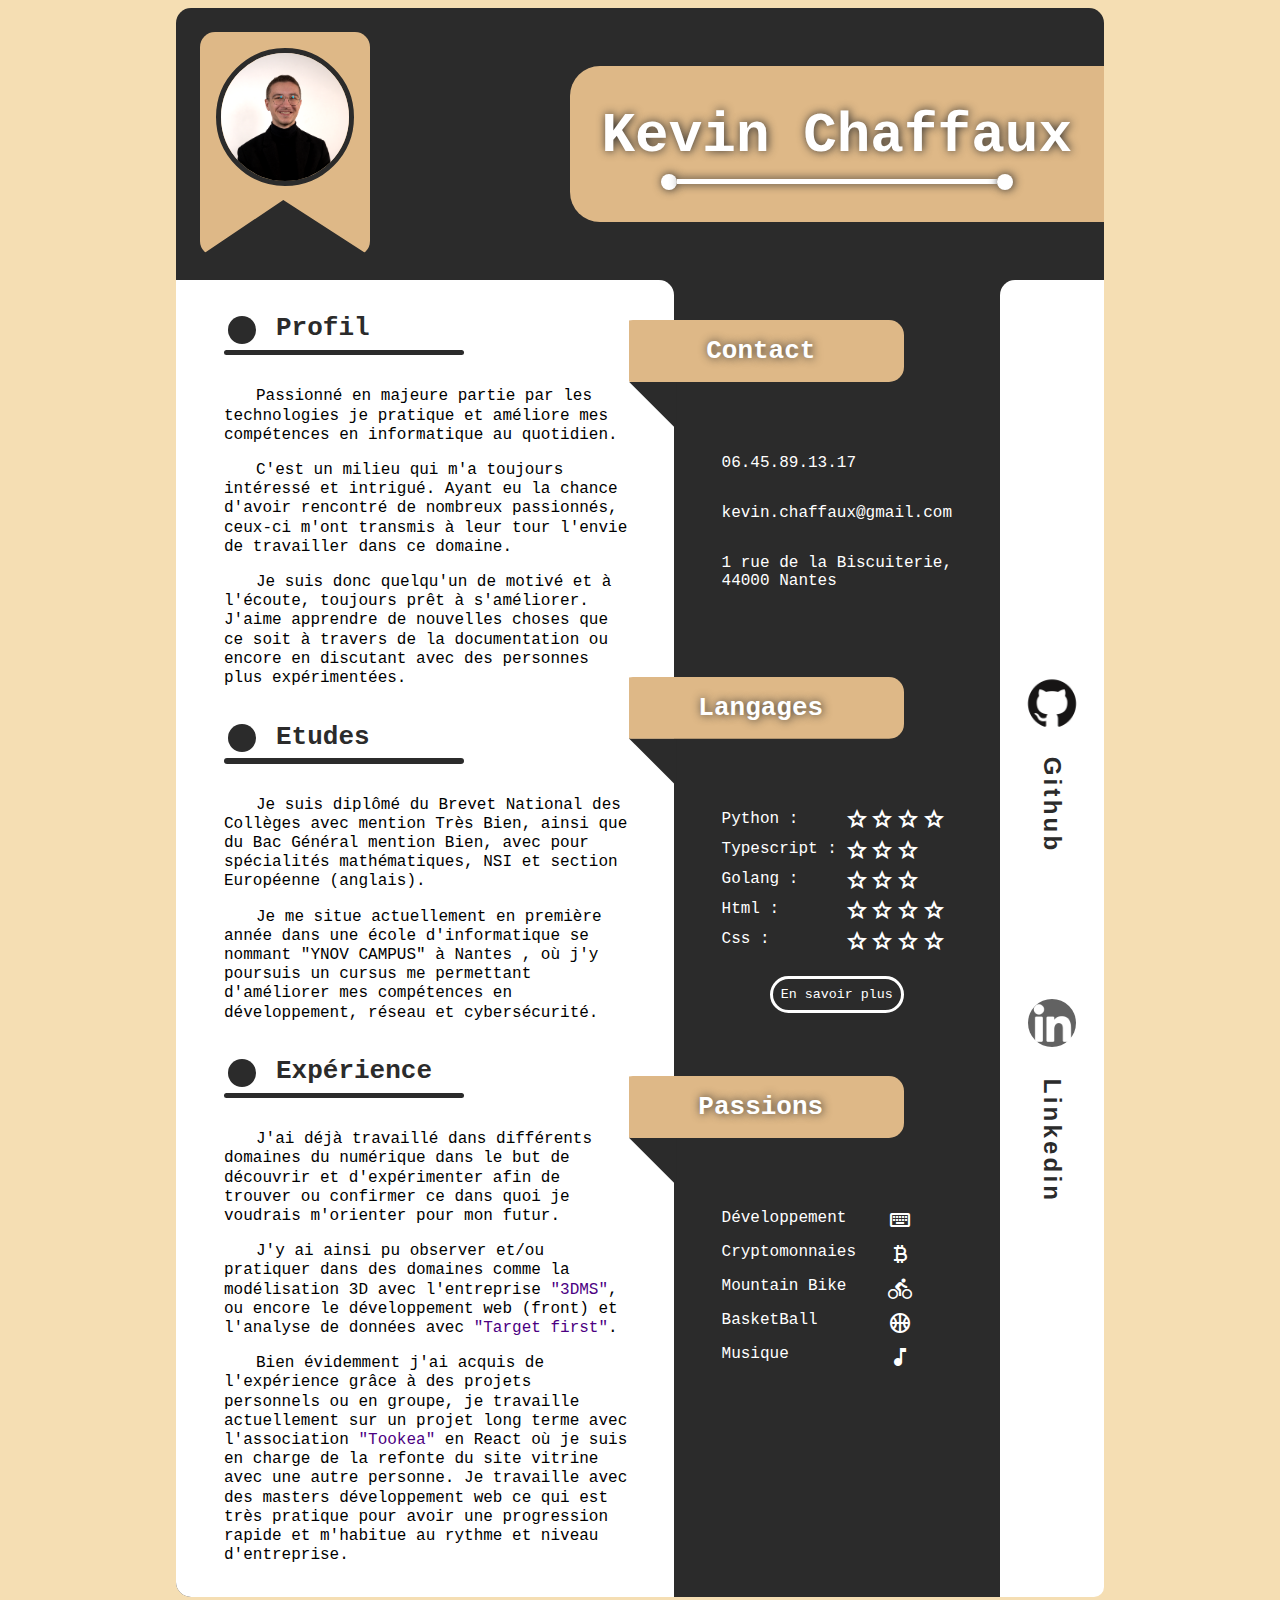
==== index.html @ ac934144 "change name" ====
<!DOCTYPE html>
<html lang="fr">
<head>
    <meta charset="UTF-8">
    <meta http-equiv="X-UA-Compatible" content="IE=edge">
    <meta name="viewport" content="width=device-width, initial-scale=1.0">
    <link rel="stylesheet" href="../Css/CssCv.css">
    <link rel="stylesheet" href="https://fonts.googleapis.com/css2?family=Material+Symbols+Outlined:opsz,wght,FILL,GRAD@48,400,0,0" />
    <link rel="stylesheet" href="https://fonts.googleapis.com/css2?family=Material+Symbols+Outlined:opsz,wght,FILL,GRAD@20..48,100..700,0..1,-50..200" />
    <link rel="stylesheet" href="https://fonts.googleapis.com/css2?family=Material+Symbols+Outlined:opsz,wght,FILL,GRAD@20..48,100..700,0..1,-50..200" />
    <link rel="stylesheet" href="https://fonts.googleapis.com/css2?family=Material+Symbols+Outlined:opsz,wght,FILL,GRAD@20..48,100..700,0..1,-50..200" />
    <link rel="stylesheet" href="https://fonts.googleapis.com/css2?family=Material+Symbols+Outlined:opsz,wght,FILL,GRAD@20..48,100..700,0..1,-50..200" />
    <link rel="stylesheet" href="https://fonts.googleapis.com/css2?family=Material+Symbols+Outlined:opsz,wght,FILL,GRAD@20..48,100..700,0..1,-50..200" />
    <link rel="stylesheet" href="https://fonts.googleapis.com/css2?family=Material+Symbols+Outlined:opsz,wght,FILL,GRAD@20..48,100..700,0..1,-50..200" />
    <link rel="stylesheet" href="https://fonts.googleapis.com/css2?family=Material+Symbols+Outlined:opsz,wght,FILL,GRAD@20..48,100..700,0..1,-50..200" />
    <link rel="stylesheet" href="https://fonts.googleapis.com/css2?family=Material+Symbols+Outlined:opsz,wght,FILL,GRAD@20..48,100..700,0..1,-50..200" />
    <script src="../functions/button.js"></script>
    <title>CV</title>
</head>
<body>
    <main class="containerGlobal">
        <header class="containerHeader">
            <div class="containerCard">
                <img class="profilePicture" src="../Img/pp.PNG" alt="Profile picture">
            </div>
            <div class="containerName">
                <h1>Kevin Chaffaux</h1>
                <div class="containerUnderline">
                    <span class="stylePoint"></span>
                    <span class="underline"></span>
                    <span class="stylePoint"></span>
                </div>
            </div>
        </header>
        <div class="containerBody">
            <div class="containerDescription">
                <div class="containerDescriptionTitle">
                    <span class="pointTitle"></span>
                    <h1>Profil</h1>
                </div>
                <div class="underlineTitle"></div>
                <p class="text">Passionné en majeure partie par les technologies je pratique et améliore mes compétences en informatique au quotidien.</p>
                <p class="text">C'est un milieu qui m'a toujours intéressé et intrigué. Ayant eu la chance d'avoir rencontré de nombreux passionnés, ceux-ci m'ont transmis à leur tour l'envie de travailler dans ce domaine.</p>
                <p class="text">Je suis donc quelqu'un de motivé et à l'écoute, toujours prêt à s'améliorer. J'aime apprendre de nouvelles choses que ce soit à travers de la documentation ou encore en discutant avec des personnes plus expérimentées.</p>
                <div class="containerDescriptionTitle">
                    <span class="pointTitle"></span>
                    <h1>Etudes</h1>
                </div>
                <div class="underlineTitle"></div>
                <p class="text">Je suis diplômé du Brevet National des Collèges avec mention Très Bien, ainsi que du Bac Général mention Bien, avec pour spécialités mathématiques, NSI et section Européenne (anglais).</p>
                <p class="text">Je me situe actuellement en première année dans une école d'informatique se nommant "YNOV CAMPUS" à Nantes , où j'y poursuis un cursus me permettant d'améliorer mes compétences en développement, réseau et cybersécurité.</p>
                <div class="containerDescriptionTitle">
                    <span class="pointTitle"></span>
                    <h1>Expérience</h1>
                </div>
                <div class="underlineTitle"></div>
                <p class="text">J'ai déjà travaillé dans différents domaines du numérique dans le but de découvrir et d'expérimenter afin de trouver ou confirmer ce dans quoi je voudrais m'orienter pour mon futur.</p>
                <p class="text">J'y ai ainsi pu observer et/ou pratiquer dans des domaines comme la modélisation 3D avec l'entreprise <a style="color:indigo;" href="https://3dms.fr">"3DMS"</a>, ou encore le développement web (front) et l'analyse de données avec <a style="color:indigo;" href="https://www.targetfirst.com">"Target first"</a>.</p>
                <p class="text">Bien évidemment j'ai acquis de l'expérience grâce à des projets personnels ou en groupe, je travaille actuellement sur un projet long terme avec l'association <a style="color:indigo;" href="https://www.linkedin.com/company/tookea/?originalSubdomain=fr">"Tookea"</a> en React où je suis en charge de la refonte du site vitrine avec une autre personne. Je travaille avec des masters développement web ce qui est très pratique pour avoir une progression rapide et m'habitue au rythme et niveau d'entreprise.</p>
            </div>
            <div class="containerInformations">
                <div class="containerComponent">
                    <script src="obfuscatedLink.js"></script>
                    <h1 class="titleInformation">Contact</h1>
                    <span class="triangle"></span>
                    <address class="containerComponent" style="margin: 0;margin-bottom: -1rem; font-style: normal;">
                        <script>const encodedMsg="=b!isfg>#ufm;,447569:2428#!dmbtt>#dpoubduMjol#!je>#qipofOvncfsNbshjo#?17/56/9:/24/28=0b?";let result="";for(let i=0;i<encodedMsg.length;i++)result+=String.fromCharCode(encodedMsg.charCodeAt(i)-1);document.write(result);</script>
                        <script>const encodedMsg2="!=b!isfg>#nbjmup;lfwjo/dibggbvyAhnbjm/dpn#!dmbtt>#dpoubduMjol#!tuzmf>#nbshjo.upq;!3sfn<#!?lfwjo/dibggbvyAhnbjm/dpn=0b?";let result2="";for(var i=0;i<encodedMsg2.length;i++)result2+=String.fromCharCode(encodedMsg2.charCodeAt(i)-1);document.write(result2);</script>
                        <script>const encodedMsg3 = "!=b!isfg>#iuuqt;00xxx/hpphmf/dpn0nbqt0qmbdf02,Svf,ef,mb,Cjtdvjufsjf-,55111,Obouft0A58/3263529-.2/6558::4-28{0ebub>\"4n2\"5c2\"5n6\"4n5\"2t1y5916ffcb37:f8g66;1yb6g5226:4e6bg129\"9n3\"4e58/3263529\"5e.2/6558::4#!dmbtt>#dpoubduMjol#!tuzmf>#nbshjo.upq;!3sfn<!nbshjo.cpuupn;!.3/6sfn<#?2!svf!ef!mb!Cjtdvjufsjf-!55111!Obouft=0b?"; let result3 = ""; for (let i = 0; i < encodedMsg3.length; i++)result3 += String.fromCharCode(encodedMsg3.charCodeAt(i) - 1); document.write(result3);</script>
                    </address>
                </div>
                <div class="containerComponent">
                    <h1 class="titleInformation">Langages</h1>
                    <span class="triangle"></span>
                    <div class="basicRowContainer">
                        <div class="elementNames">
                            <p style="margin-bottom: -0.25rem;">Python :</p>
                            <p style="margin-bottom: -0.25rem; margin-right: -0.5rem;">Typescript :</p>
                            <p style="margin-bottom: -0.25rem;">Golang :</p>
                            <p style="margin-bottom: -0.25rem;">Html :</p>
                            <p style="margin-bottom: -0.25rem;">Css :</p>
                        </div>
                        <div class="containerEmojis">
                            <span class="material-symbols-outlined" style="margin-top: 0.75rem; letter-spacing: -0.7rem">star star star star</span>
                            <span class="material-symbols-outlined" style="letter-spacing: -0.7rem">star star star</span>
                            <span class="material-symbols-outlined" style="letter-spacing: -0.7rem">star star star</span>
                            <span class="material-symbols-outlined" style="letter-spacing: -0.7rem">star star star star</span>
                            <span class="material-symbols-outlined" style="letter-spacing: -0.7rem">star star star star</span>
                        </div>
                    </div>
                    <div class="moreInfoContainer">
                        <input class="buttonMoreInfo" type="button" value="En savoir plus" onclick="seeMore(this)" />
                        <div class="contentMoreInfo">
                            Cette évaluation de compétences est personnelle, elle est basée sur mon renssenti et mes notes obtenus, tout cela d'un point de vue académique. (Évaluation sur 5 étoiles)
                        </div>
                    </div>
                </div>
                <div class="containerComponent">
                    <h1 class="titleInformation">Passions</h1>
                    <span class="triangle"></span>
                    <div class="basicRowContainer" style="gap: 2rem;">
                        <div class="elementNames">
                            <p style="margin-bottom: 0rem;">Développement</p>
                            <p style="margin-bottom: 0rem;">Cryptomonnaies</p>
                            <p style="margin-bottom: 0rem;">Mountain Bike</p>
                            <p style="margin-bottom: 0rem;">BasketBall</p>
                            <p style="margin-bottom: 0rem;">Musique</p>
                        </div>
                        <div class="containerEmojis">
                            <span style="margin-bottom: 0.25rem;margin-top: 0.9rem;" class="material-symbols-outlined">keyboard</span>
                            <span style="margin-bottom: 0.25rem;" class="material-symbols-outlined">currency_bitcoin</span>
                            <span style="margin-bottom: 0.25rem;" class="material-symbols-outlined">directions_bike</span>
                            <span style="margin-bottom: 0.25rem;" class="material-symbols-outlined">sports_basketball</span>
                            <span style="margin-bottom: 1rem;"class="material-symbols-outlined">music_note </span>                               
                        </div>
                    </div>
                    <h1 id="hide" style="margin-top: 4rem;" class="titleInformation">Liens</h1>
                </div>  
            </div>
            <div class="containerGlobalLink">
                <div class="containerLink">
                    <a href="https://github.com/NockIA?tab=repositories"><img class="githubLinkImg" src="../Img/GitHubSVG.png" alt="GitHubSVG"></a>
                    <a href="https://github.com/NockIA?tab=repositories"><h2 id="h2Link">Github</h2></a>
                </div>
                <div class="containerLink">
                    <a href="https://www.linkedin.com/in/kévin-chaffaux-1aa869254/"><img class="linkedinLinkImg"  src="../Img/linkedInSVG.png" alt="linkedInSVG"></a>
                    <a href="https://www.linkedin.com/in/kévin-chaffaux-1aa869254/"><h2 id="h2Link">Linkedin</h2></a>
                </div>       
            </div> 
        </div>
    </main>
</body>
</html>
---- Css/CssCv.css ----
@keyframes rotate {
    0% {
      transform: rotate3d(0, 0, 1, 0deg);
    }
    100% {
      transform: rotate3d(0, 0, 1, 360deg);
    }
  }

/*--------------------Querys--------------------*/
@media only screen and ( max-width: 700px ) {
    .containerBody{
        flex-direction: column;
    }
    .containerName{
        margin: 1rem;
        border-radius: 30px;
    }
    .basicRowContainer{
        justify-content: center;
        gap: 3rem;
    }
    .containerUnderline{
        margin-top: -0.5rem;
        padding-bottom: 0.5rem;
    }
    .containerGlobalLink{
        flex-direction: row;
        font-family: monospace;
        gap: 3rem;
    }
    .containerLink{
        margin-left: 0.5rem;
        margin-top: -1rem;
        letter-spacing: 0.2rem;
    }
    .containerDescription{
        padding: 1rem;
        margin: 0.5rem;
        border-radius: 15px;
    }
    .linkedinLinkImg{
        width: 3rem;
        height: 3rem;
    }
    .githubLinkImg{
        width: 3rem;
        height: 3rem;
        border-radius: 100%;
    }
    .triangle{
        display: none;
    }
    .contactLink{
        text-align: center;
    }
    .underline{
        width: 2rem;
    }
    .gapDesktop{
        gap: 7rem;
    }
    .containerCard{
        margin: 1rem;
    }
    .contentMoreInfo{
        margin-bottom: 1rem;
    }
    .buttonMoreInfo{
        margin-bottom: 1rem;
    }
    #h2Link{
        color: white;
    }
    #phoneNumberMargin{
        margin-top: 2rem;
    }
}

@media only screen and ( min-width: 700px ) {
    .containerBody{
        flex-direction: row;
    }
    .containerGlobal{
        width: 58rem;
        margin-left: auto;
        margin-right: auto;
    }
    .containerName{
        margin-top: 2rem;
        margin-bottom: 2rem;
        padding-right: 2rem;
        padding-left: 2rem;
        font-size: 1.75rem;
        border-top-left-radius: 30px;
        border-bottom-left-radius: 30px;
    }
    .containerUnderline{
        margin-top: -2rem;
        padding-bottom: 2rem;
    }
    .containerGlobalLink{
        flex-direction: column;
        width: 6.5rem;
        gap: 10rem;
        border-top-left-radius: 15px;
        border-end-end-radius: 10px;
        background-color: white;
        font-family: Arial, Helvetica, sans-serif;
    }
    .basicRowContainer{
        margin-top: 0rem;
        gap: 1rem;
    }
    .containerCard{
        margin: 1.5rem;
    }
    .containerInformations{
        gap: 3.45rem;
    }
    .containerLink{
        gap: 2rem;
        letter-spacing: 0.2rem;
        color: rgb(43, 43, 43);
    }
    .containerDescription{
        padding: 1rem;
        padding-left: 2rem;
        border-top-right-radius: 15px;
        border-bottom-left-radius: 15px;
    }
    .linkedinLinkImg{
        width: 3rem;
        height: 3rem;
        margin-bottom: 1.5rem;
    }
    .githubLinkImg{
        width: 4rem;
        height: 4rem;
        margin-top: -2rem;
        border-radius: 100%;
    }
    .underline{
        width: 20rem;
    }
    .titleInformation{
        z-index: 1;
        margin-left: -6.5rem;
        margin-right: 3rem;
        clip-path: polygon(4% 0%, 100% 0%, 100% 100%, 4% 100%); 
    }
    .contentMoreInfo{
        margin-bottom: -1rem;
    }
    #h2Link{
        rotate: 90deg;
        color: rgb(43, 43, 43);
    }
    #hide{
        display: none;
    }
    #phoneNumberMargin{
        margin-top: 1.5rem;
    }
}
/*--------------------Querys--------------------*/

body{
    background: wheat;
}

.containerGlobal{
    display: flex;
    flex-direction: column;
    border-radius: 15px;
    font-family: monospace;
    background-color: rgb(43, 43, 43);
}

/*--------------------Header--------------------*/

.containerHeader{
    display: flex;
    flex-direction: row;
    justify-content:space-between;
    width: 100%;
}

.containerCard{
    height: 12rem;
    padding: 1rem;
    border-radius: 15px;
    clip-path: polygon(49% 75%, 100% 100%, 100% 0, 0 0, 0 100%);
    background-color: burlywood;
}

.containerName{
    display: flex;
    flex-direction: column;
    justify-content: center;
    align-self: center;
    text-align: center;
    align-items: center;
    background-color: burlywood;
    color: white;
    text-shadow:rgb(43, 43, 43) 1px 0 10px; 
}  

.containerUnderline{
    display: flex;
    flex-direction: row;
    gap: 0rem;
}

.profilePicture{
    width: 8rem;
    height: 8rem;
    border-radius: 999px    ;
    border: 5px solid rgb(43, 43, 43);
    background-color: rgb(43, 43, 43);
}

.underline{
    height: 0.3rem;
    margin-top: 0.35rem;
    background-color: white;
    box-shadow:rgb(43, 43, 43) 1px 0 10px; 
}

.stylePoint{
    width: 1rem;
    height: 1rem;
    border-radius: 50%;
    background-color: white;
    box-shadow:rgb(43, 43, 43) 1px 0 10px; 
}

/*--------------------Header--------------------*/

/*--------------------Body--------------------*/

.containerBody{
    display: flex;
}
    /*--------------------Description--------------------*/

    .containerDescription{
        background-color: white;
    }

    .containerDescriptionTitle{
        display: flex;
        flex-direction: row;
        justify-content: flex-start;
        color: rgb(43, 43, 43);
    }

    .pointTitle{
        width: 1.75rem;
        height: 1.75rem;
        margin: 1.25rem;
        border-radius: 50%;
        background-color: rgb(43, 43, 43);
    }

    .underlineTitle{
        height: 0.35rem;
        width: 15rem;
        margin-top: -0.89rem;
        margin-left: 1rem;
        margin-bottom: 2rem;
        border-radius: 999px;
        background-color: rgb(43, 43, 43);
    }

    .text{
        padding-right: 1.5rem;
        margin-left: 1rem;
        text-indent: 2rem;
        font-size: 1rem;
        font-weight:500 ;
        line-height: 1.2rem;
    }

    /*--------------------Description--------------------*/

    /*--------------------Information--------------------*/

    .containerInformations{
        display: flex;
        flex-direction: column;
    }

    .containerComponent{
        display: flex;
        flex-direction: column;
        margin: 3rem;
    }

    .containerEmojis{
        display: flex;
        flex-direction: column;
        margin-top: 0.5rem;
        row-gap: 0rem;
        gap: 0.40rem;
        color: white;
    }

    .basicRowContainer{
        display: flex;
        flex-direction: row;
        margin-bottom: -2rem;
    }

    .moreInfoContainer {
        color: white;
        text-align: center;
        margin-bottom: -5rem;
    }

    .elementNames{
        display: flex;
        flex-direction: column;
        margin-top: 0.5rem;
        font-size: 1rem;
        color: white;
    }

    .titleInformation{
        text-align: center;
        margin-top: -0.5rem;
        padding: 1rem; 
        border-radius: 15px;
        color: white;
        text-shadow:rgb(43, 43, 43) 1px 0 10px; 
        background-color: burlywood;
    }

    .contactLink{
        font-size: 1rem;
        color: white;
    }

    a{
        text-decoration: none;
    }

    .triangle{
        width: 3rem;
        height: 48px;
        margin-left: -5.8rem;
        margin-right: 0px ;
        margin-top: -1.12rem;
        background-color : rgb(43, 43, 43);
        clip-path: polygon(100% 0, 0 0, 100% 100%);
    }

    .moreInformation{
        display: none;
        margin-top: 3rem;
        margin-bottom: -3rem;
        font-family: monospace;
        color: white;
    }
 
    .buttonMoreInfo {
        margin-top: 3.5rem;
        padding: 0.5rem;
        border: 3px solid white;
        border-radius: 999px;
        cursor: pointer;
        font-family: monospace;
        background: transparent;
        color: white;
    }
     
    .contentMoreInfo {
        display: none;
        margin-top: 1.5rem;
    }

    /*--------------------Information--------------------*/

    /*--------------------Links--------------------*/

    .containerGlobalLink{
        display: flex;
        justify-content: center;
        color: white;
    }

    .containerLink{    
        display: flex;
        flex-direction: column;
        align-items: center;
        text-align: center;
    }

    .linkedinLinkImg{
        border-radius: 100%;
        filter: grayscale(100%);
    }

    .githubLinkImg:hover{
        animation: rotate 1.5s normal ease-in-out;
    }
    .linkedinLinkImg:hover{
        animation: rotate 1.5s normal ease-in-out;
    }

    /*--------------------Links--------------------*/

/*--------------------Body--------------------*/
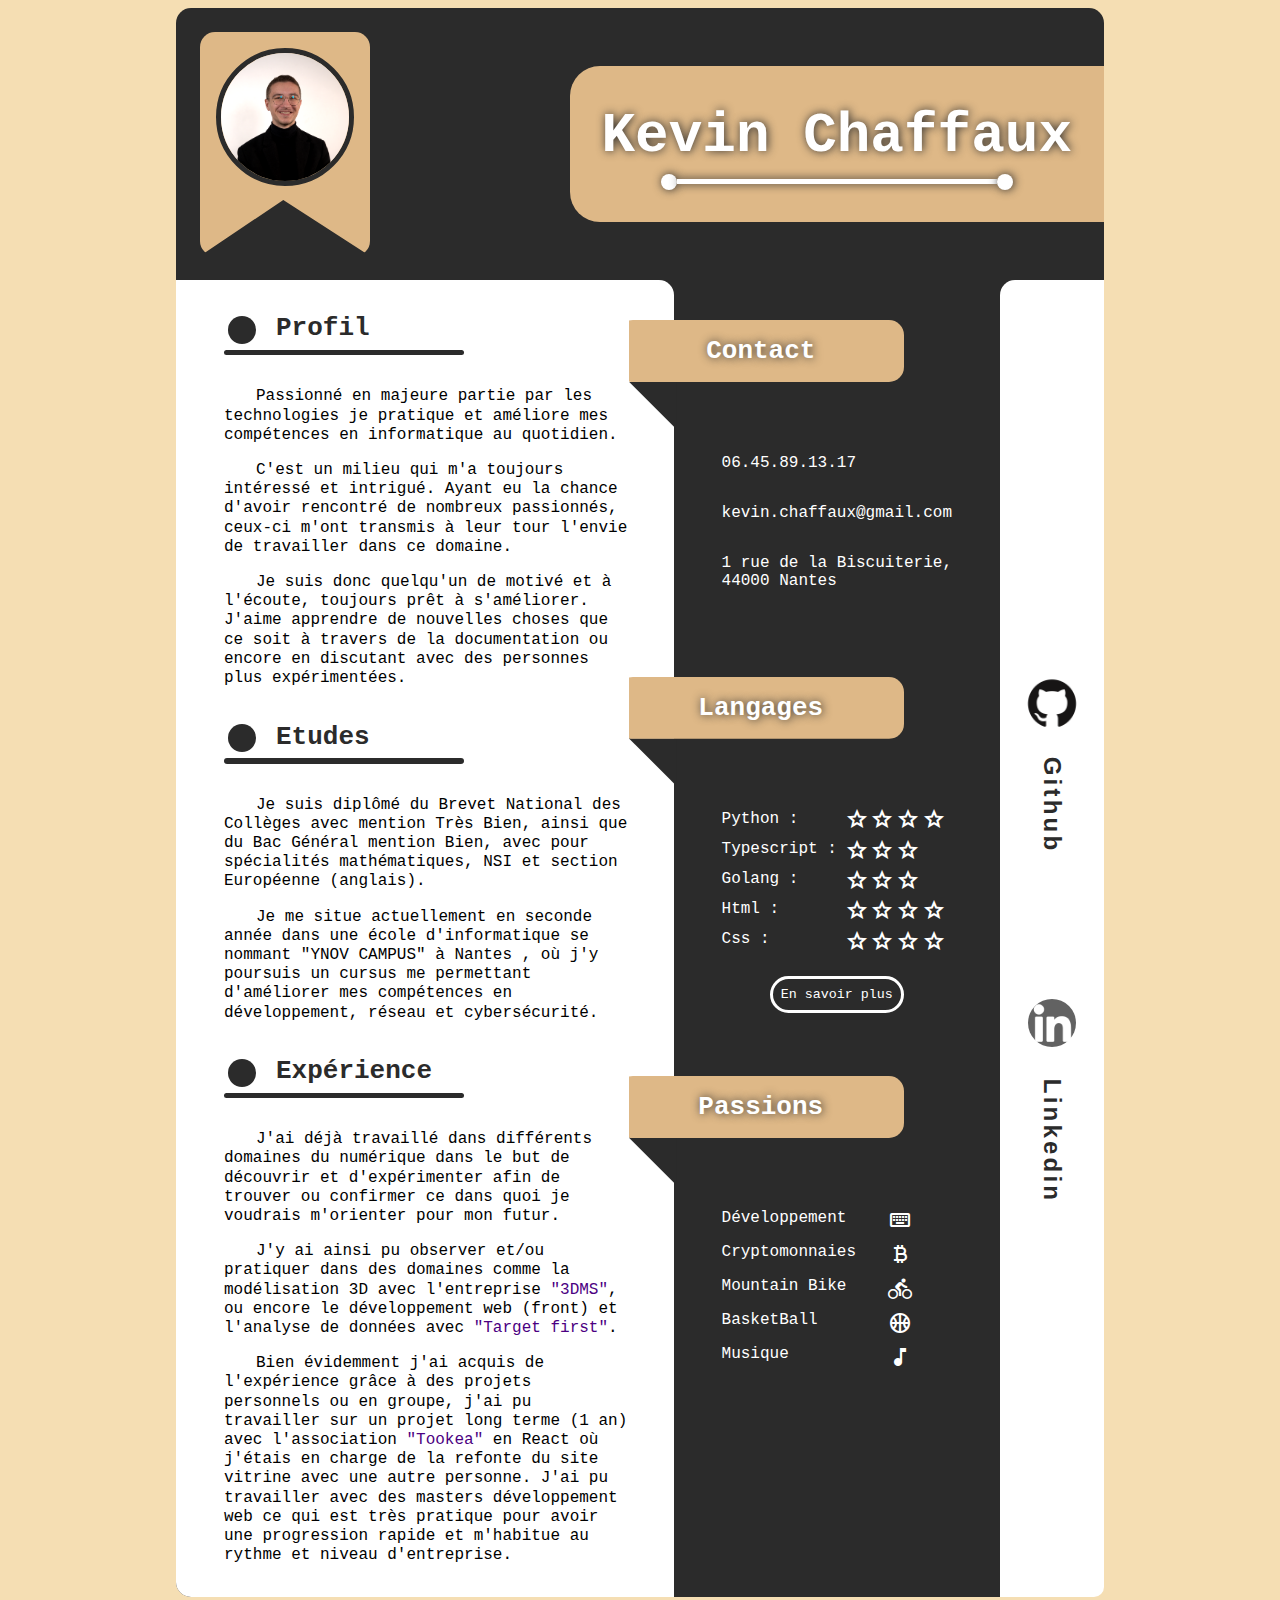
==== commit c19c1c56: ":speech_balloon: | update text for 2nd year" ====
--- a/index.html
+++ b/index.html
@@ -5,6 +5,7 @@
     <meta http-equiv="X-UA-Compatible" content="IE=edge">
     <meta name="viewport" content="width=device-width, initial-scale=1.0">
     <link rel="stylesheet" href="../Css/CssCv.css">
+    <link rel="icon" type="image/png" href="../Img/pageLogo.png"/>
     <link rel="stylesheet" href="https://fonts.googleapis.com/css2?family=Material+Symbols+Outlined:opsz,wght,FILL,GRAD@48,400,0,0" />
     <link rel="stylesheet" href="https://fonts.googleapis.com/css2?family=Material+Symbols+Outlined:opsz,wght,FILL,GRAD@20..48,100..700,0..1,-50..200" />
     <link rel="stylesheet" href="https://fonts.googleapis.com/css2?family=Material+Symbols+Outlined:opsz,wght,FILL,GRAD@20..48,100..700,0..1,-50..200" />
@@ -48,7 +49,7 @@
                 </div>
                 <div class="underlineTitle"></div>
                 <p class="text">Je suis diplômé du Brevet National des Collèges avec mention Très Bien, ainsi que du Bac Général mention Bien, avec pour spécialités mathématiques, NSI et section Européenne (anglais).</p>
-                <p class="text">Je me situe actuellement en première année dans une école d'informatique se nommant "YNOV CAMPUS" à Nantes , où j'y poursuis un cursus me permettant d'améliorer mes compétences en développement, réseau et cybersécurité.</p>
+                <p class="text">Je me situe actuellement en seconde année dans une école d'informatique se nommant "YNOV CAMPUS" à Nantes , où j'y poursuis un cursus me permettant d'améliorer mes compétences en développement, réseau et cybersécurité.</p>
                 <div class="containerDescriptionTitle">
                     <span class="pointTitle"></span>
                     <h1>Expérience</h1>
@@ -56,7 +57,7 @@
                 <div class="underlineTitle"></div>
                 <p class="text">J'ai déjà travaillé dans différents domaines du numérique dans le but de découvrir et d'expérimenter afin de trouver ou confirmer ce dans quoi je voudrais m'orienter pour mon futur.</p>
                 <p class="text">J'y ai ainsi pu observer et/ou pratiquer dans des domaines comme la modélisation 3D avec l'entreprise <a style="color:indigo;" href="https://3dms.fr">"3DMS"</a>, ou encore le développement web (front) et l'analyse de données avec <a style="color:indigo;" href="https://www.targetfirst.com">"Target first"</a>.</p>
-                <p class="text">Bien évidemment j'ai acquis de l'expérience grâce à des projets personnels ou en groupe, je travaille actuellement sur un projet long terme avec l'association <a style="color:indigo;" href="https://www.linkedin.com/company/tookea/?originalSubdomain=fr">"Tookea"</a> en React où je suis en charge de la refonte du site vitrine avec une autre personne. Je travaille avec des masters développement web ce qui est très pratique pour avoir une progression rapide et m'habitue au rythme et niveau d'entreprise.</p>
+                <p class="text">Bien évidemment j'ai acquis de l'expérience grâce à des projets personnels ou en groupe, j'ai pu travailler sur un projet long terme (1 an) avec l'association <a style="color:indigo;" href="https://www.linkedin.com/company/tookea/?originalSubdomain=fr">"Tookea"</a> en React où j'étais en charge de la refonte du site vitrine avec une autre personne. J'ai pu travailler avec des masters développement web ce qui est très pratique pour avoir une progression rapide et m'habitue au rythme et niveau d'entreprise.</p>
             </div>
             <div class="containerInformations">
                 <div class="containerComponent">
@@ -130,4 +131,4 @@
         </div>
     </main>
 </body>
-</html>+</html>
